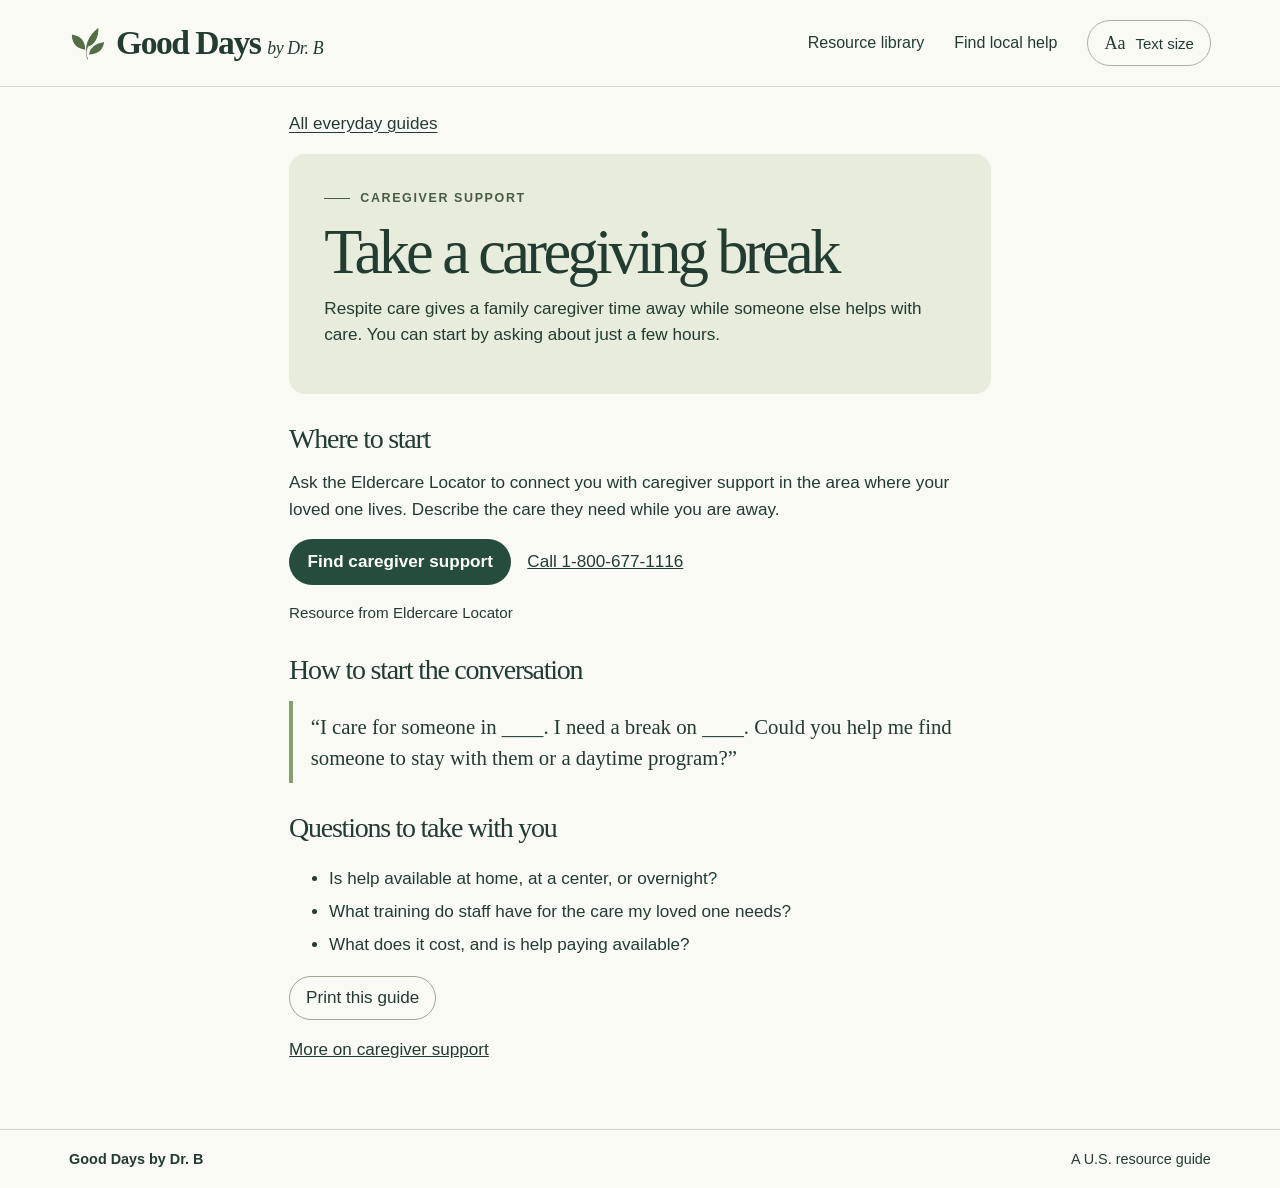
==== caregiver-break.html @ b6215899 "Publish Good Days by Dr. B resource guide" ====
<!doctype html><html lang="en"><meta charset="utf-8"><meta name="viewport" content="width=device-width, initial-scale=1"><meta name="description" content="Respite care gives a family caregiver time away while someone else helps with care. You can start by asking about just a few hours."><title>Take a caregiving break — Good Days by Dr. B</title>
<style>
*{box-sizing:border-box}html{scroll-behavior:smooth}body{margin:0;color:#223c31;background:#fafaf4;font:1.07rem/1.55 "Helvetica Neue",Arial,sans-serif}a{color:inherit}a:focus-visible,button:focus-visible{outline:3px solid #a85824;outline-offset:4px}header,main,footer{max-width:1510px;margin:auto;padding-inline:5.4%}header{display:flex;align-items:center;justify-content:space-between;min-height:87px;border-bottom:1px solid #d6d9cc;gap:15px}.brand{display:flex;align-items:center;gap:9px;font:bold 2.1rem Georgia,serif;letter-spacing:-1.5px;text-decoration:none}.brand svg{height:38px;width:38px}nav{display:flex;align-items:center;gap:30px}nav a{text-decoration:none;font-size:1rem}nav a:hover,.topiclink:hover{text-decoration:underline}button{cursor:pointer;font:inherit;color:inherit}#size{border:1px solid #aab2a4;border-radius:99px;background:none;padding:8px 16px;font-size:.94rem}#size span{font-family:Georgia;margin-right:6px;font-size:1.13rem}.hero{position:relative;isolation:isolate;background:#e6ebdc;border:1px solid #cbd3be;border-radius:18px;overflow:hidden;margin-top:25px;padding:clamp(32px,4.5vw,70px);min-height:355px;display:flex;align-items:center}.hero canvas{position:absolute;right:0;bottom:0;height:100%;width:45%;z-index:-1}.hero-copy{width:60%}.kicker{font-size:.78rem;font-weight:700;letter-spacing:.13em;text-transform:uppercase;color:#475c45;display:flex;align-items:center;gap:10px}.kicker:before{content:"";height:1px;width:26px;background:currentColor}h1,h2,h3{font-family:Georgia,"Times New Roman",serif;font-weight:400}h1{font-size:clamp(3.4rem,5.9vw,6rem);letter-spacing:-.058em;line-height:.99;margin:19px 0 21px}h1 em{color:#536f48;font-weight:400}.hero p{max-width:460px;margin:0;line-height:1.55;font-size:1.13rem}.sectionhead{display:flex;justify-content:space-between;align-items:end;gap:12px;margin:36px 0 19px}h2{font-size:clamp(2rem,3vw,3rem);letter-spacing:-.045em;margin:0}.sectionhead small{font-size:.9rem;color:#566359}.cards{display:grid;grid-template-columns:repeat(4,1fr);gap:16px}.card{border:1px solid #c9cabb;border-radius:13px;padding:23px 23px 20px;background:var(--bg);text-decoration:none;display:flex;flex-direction:column;transition:transform .18s,box-shadow .18s}.card:hover{transform:translateY(-3px);box-shadow:0 6px 15px #263e2a16}.art{height:80px;width:96px;margin-bottom:10px;align-self:flex-start}.card h3{margin:0 0 8px;font-size:clamp(1.45rem,2vw,2.05rem);line-height:1.14;letter-spacing:-.045em}.card p{margin:0 0 19px;font-size:1rem;color:#394b40}.topiclink{margin-top:auto;text-decoration:underline;text-underline-offset:4px;font-size:.93rem;font-weight:600}.local{display:flex;align-items:center;justify-content:space-between;background:#233f34;color:#fffdf2;border-radius:14px;padding:28px 34px;margin:34px 0;gap:20px}.local h2{font-size:2rem}.local p{margin:4px 0 0}.pill{display:inline-block;text-decoration:none;border-radius:30px;padding:10px 19px;background:#fffdf3;color:#253f32;white-space:nowrap}footer{border-top:1px solid #cdd2c6;padding-block:18px;font-size:.9rem;display:flex;justify-content:space-between}.skip{position:absolute;left:-999px}.skip:focus{left:10px;background:white;z-index:5}dialog{color:#243e31;border:1px solid #bac2b4;background:#fafaf4;border-radius:18px;width:min(610px,94%);max-height:88dvh;padding:30px}dialog::backdrop{background:#13271dc4}dialog h2{font-size:2.25rem;margin-top:15px}dialog .close{float:right;border:1px solid #c3cabc;border-radius:40px;background:transparent;padding:6px 16px}.entry{border-top:1px solid #ccd3c5;padding:17px 0}.entry a{font-weight:650;text-underline-offset:4px}.entry p{margin:4px 0}.entry small{color:#566359}.big{font-size:119%}
@media(max-width:900px){.cards{grid-template-columns:1fr 1fr}.hero-copy{width:66%}.hero canvas{width:38%}.card h3{font-size:1.7rem}}@media(max-width:650px){header,main,footer{padding-inline:5%}header{min-height:72px}.brand{font-size:1.75rem}nav{gap:12px}nav>a{display:none}.hero{padding:26px 22px 150px;min-height:0}.hero-copy{width:100%}.hero canvas{width:60%;height:155px}.hero p{font-size:1rem}h1{font-size:3.2rem}.cards{gap:10px}.card{padding:16px}.art{width:76px;height:63px}.sectionhead{align-items:center}.local{align-items:flex-start;flex-direction:column;padding:24px}footer{gap:12px;flex-wrap:wrap}}@media(max-width:410px){.cards{grid-template-columns:1fr}.card{display:grid;grid-template-columns:65px 1fr;column-gap:16px}.art{grid-row:span 3;width:65px}.card p{margin-bottom:8px}.sectionhead small{display:none}}@media(prefers-reduced-motion:reduce){*{scroll-behavior:auto!important;transition:none!important}}
.byline{font-size:.53em;letter-spacing:-.02em;font-weight:400;white-space:nowrap}@media(max-width:410px){.brand{gap:4px;font-size:1.5rem}.brand svg{width:29px}#size{padding:7px 10px}}.portrait{position:absolute;z-index:-1;bottom:0;right:7%;width:28%;height:95%;object-fit:contain;object-position:bottom}.hero canvas{opacity:.8}@media(max-width:650px){.portrait{right:10%;width:45%;height:155px}}
.hero-action,.primary{display:inline-block;background:#264c3c;color:white;padding:.62rem 1.15rem;border-radius:99px;font-weight:600;text-decoration:none}.hero-action{margin-top:1.15rem}.primary:hover,.hero-action:hover{text-decoration:underline}.paths{margin:2rem 0}.paths h2{margin-bottom:.8rem}.path-list{display:grid;grid-template-columns:repeat(3,minmax(0,1fr));gap:.7rem}.path-list a{display:flex;align-items:center;gap:.7rem;border:1px solid #b8c4b4;background:#f3f5eb;border-radius:.7rem;padding:.85rem 1rem;text-underline-offset:.22em;font-weight:600}.path-list a:hover{background:#e6ecd9}.story{max-width:840px;padding-block:1.5rem 3rem}.back{display:inline-block;margin-bottom:1rem;text-underline-offset:.2em}.sheethead{background:var(--tint);border-radius:1rem;padding:clamp(1.2rem,4vw,2.2rem)}.sheethead h1{font-size:clamp(2.35rem,5vw,3.9rem);margin:.7rem 0;line-height:1.05}.sheethead p,.next p{margin:.6rem 0}.story h2{font-size:1.75rem;margin:1.45rem 0 .5rem}.story blockquote{border-left:4px solid #879e70;padding:.6rem 1.1rem;margin:.6rem 0;font:1.3rem/1.5 Georgia,serif}.story li{margin-block:.4rem}.contacts{display:flex;align-items:center;flex-wrap:wrap;gap:1rem;margin:1rem 0}.print{border:1px solid #9da994;border-radius:99px;padding:.5rem 1rem;background:#fafaf4}.print-url,.notes{display:none}.story .source{font-size:.95rem}.extra{margin-block:1rem}.entry .related{display:block;margin-top:8px}@media(max-width:850px){.path-list{grid-template-columns:repeat(2,minmax(0,1fr))}}@media(max-width:520px){.path-list{grid-template-columns:1fr}.story{padding-inline:5%}.hero-action{margin-bottom:8px}}@media print{html,html.big{font-size:11pt}body,.sheethead{background:white;color:black}.story{max-width:none;padding:0}.back,nav,footer,.print,.skip,.related-guide,.contacts .primary,.hero-action{display:none}.sheethead{padding:0}.sheethead h1{font-size:26pt}header{min-height:0;padding:0 0 8pt}.brand{font-size:17pt}.story h2{font-size:16pt}.print-url,.notes{display:block;overflow-wrap:anywhere}.notes p{border-bottom:1px solid #888;height:1.4em}.extra a::after{content:" (" attr(href) ")";overflow-wrap:anywhere}.contacts{margin:.4rem 0}@page{margin:16mm}}</style>
<a class="skip" href="#main">Skip to guide</a><header><a href="index.html" class="brand" aria-label="Good Days by Dr. B home"><svg viewBox="0 0 40 40" aria-hidden="true"><g fill="#536e47"><path d="M19 37Q14 17 31 4Q31 20 20 24Q17 30 20 37"/><path d="M17 27Q3 25 3 11Q17 13 17 27M21 32Q23 21 37 19Q35 32 21 32"/></g></svg><span>Good Days <i class=byline>by Dr. B</i></span></a><nav aria-label="Main navigation"><a href="index.html#topics">Resource library</a><a href="index.html#local">Find local help</a><button id="size" aria-pressed="false"><span>Aa</span> Text size</button></nav></header>

 <main id="main" class="story"><a class="back" href="index.html#start">All everyday guides</a>
 <section class="sheethead" style="--tint:#e7ecdc"><div class="kicker">Caregiver support</div><h1>Take a caregiving break</h1><p>Respite care gives a family caregiver time away while someone else helps with care. You can start by asking about just a few hours.</p></section>
 <section class="next"><h2>Where to start</h2><p>Ask the Eldercare Locator to connect you with caregiver support in the area where your loved one lives. Describe the care they need while you are away.</p><div class="contacts"><a class="primary" href="https://eldercare.acl.gov/home">Find caregiver support</a><a href="tel:+18006771116">Call 1-800-677-1116</a></div><div class="source">Resource from Eldercare Locator</div><span class="print-url">https://eldercare.acl.gov/home</span></section>
 <section><h2>How to start the conversation</h2><blockquote>“I care for someone in ____. I need a break on ____. Could you help me find someone to stay with them or a daytime program?”</blockquote><h2>Questions to take with you</h2><ul><li>Is help available at home, at a center, or overnight?</li><li>What training do staff have for the care my loved one needs?</li><li>What does it cost, and is help paying available?</li></ul></section>
 <button class="print" onclick="window.print()">Print this guide</button><div class="notes"><h2>My contact and next step</h2><p></p><p></p></div><p class="related-guide"><a href="index.html#care">More on caregiver support</a></p></main>
 <footer><b>Good Days by Dr. B</b><span>A U.S. resource guide</span></footer><script src="text-size.js"></script></html>
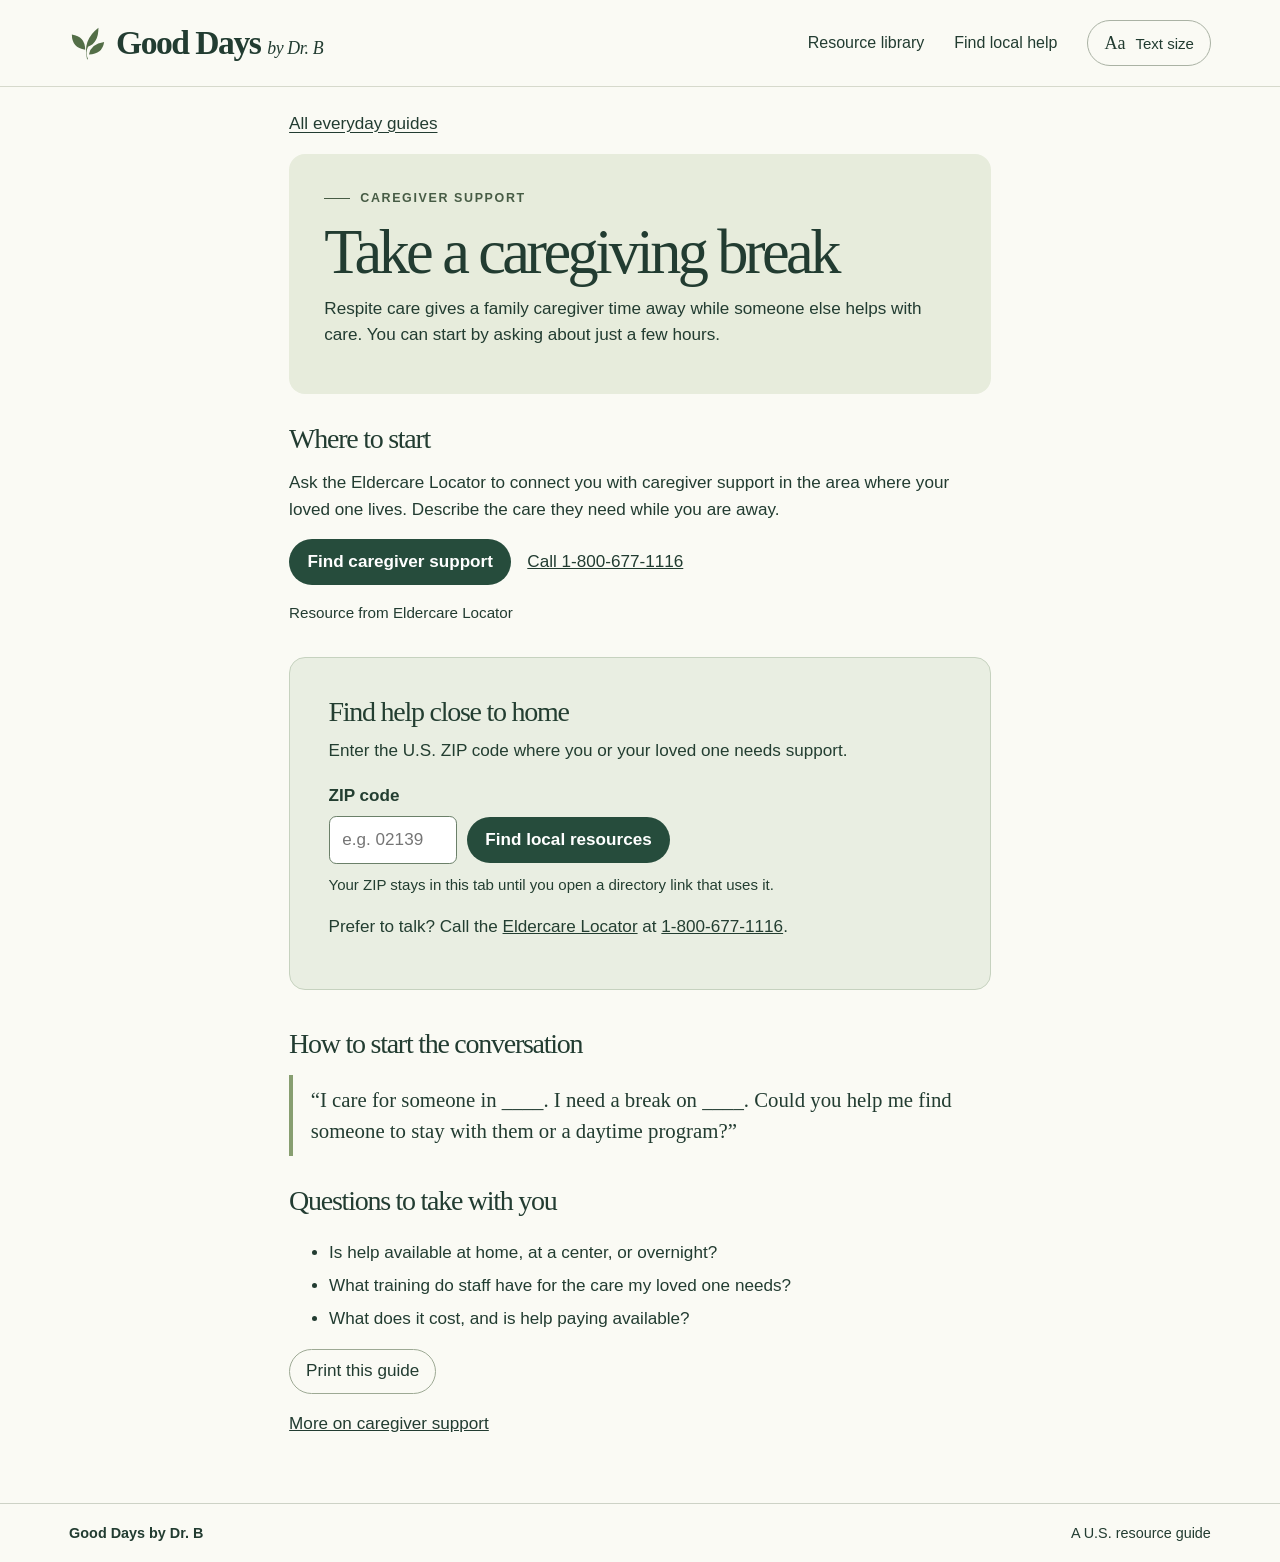
==== commit 1a12e436: "Add ZIP-based local meal and community resource searches" ====
--- a/caregiver-break.html
+++ b/caregiver-break.html
@@ -3,12 +3,12 @@
 *{box-sizing:border-box}html{scroll-behavior:smooth}body{margin:0;color:#223c31;background:#fafaf4;font:1.07rem/1.55 "Helvetica Neue",Arial,sans-serif}a{color:inherit}a:focus-visible,button:focus-visible{outline:3px solid #a85824;outline-offset:4px}header,main,footer{max-width:1510px;margin:auto;padding-inline:5.4%}header{display:flex;align-items:center;justify-content:space-between;min-height:87px;border-bottom:1px solid #d6d9cc;gap:15px}.brand{display:flex;align-items:center;gap:9px;font:bold 2.1rem Georgia,serif;letter-spacing:-1.5px;text-decoration:none}.brand svg{height:38px;width:38px}nav{display:flex;align-items:center;gap:30px}nav a{text-decoration:none;font-size:1rem}nav a:hover,.topiclink:hover{text-decoration:underline}button{cursor:pointer;font:inherit;color:inherit}#size{border:1px solid #aab2a4;border-radius:99px;background:none;padding:8px 16px;font-size:.94rem}#size span{font-family:Georgia;margin-right:6px;font-size:1.13rem}.hero{position:relative;isolation:isolate;background:#e6ebdc;border:1px solid #cbd3be;border-radius:18px;overflow:hidden;margin-top:25px;padding:clamp(32px,4.5vw,70px);min-height:355px;display:flex;align-items:center}.hero canvas{position:absolute;right:0;bottom:0;height:100%;width:45%;z-index:-1}.hero-copy{width:60%}.kicker{font-size:.78rem;font-weight:700;letter-spacing:.13em;text-transform:uppercase;color:#475c45;display:flex;align-items:center;gap:10px}.kicker:before{content:"";height:1px;width:26px;background:currentColor}h1,h2,h3{font-family:Georgia,"Times New Roman",serif;font-weight:400}h1{font-size:clamp(3.4rem,5.9vw,6rem);letter-spacing:-.058em;line-height:.99;margin:19px 0 21px}h1 em{color:#536f48;font-weight:400}.hero p{max-width:460px;margin:0;line-height:1.55;font-size:1.13rem}.sectionhead{display:flex;justify-content:space-between;align-items:end;gap:12px;margin:36px 0 19px}h2{font-size:clamp(2rem,3vw,3rem);letter-spacing:-.045em;margin:0}.sectionhead small{font-size:.9rem;color:#566359}.cards{display:grid;grid-template-columns:repeat(4,1fr);gap:16px}.card{border:1px solid #c9cabb;border-radius:13px;padding:23px 23px 20px;background:var(--bg);text-decoration:none;display:flex;flex-direction:column;transition:transform .18s,box-shadow .18s}.card:hover{transform:translateY(-3px);box-shadow:0 6px 15px #263e2a16}.art{height:80px;width:96px;margin-bottom:10px;align-self:flex-start}.card h3{margin:0 0 8px;font-size:clamp(1.45rem,2vw,2.05rem);line-height:1.14;letter-spacing:-.045em}.card p{margin:0 0 19px;font-size:1rem;color:#394b40}.topiclink{margin-top:auto;text-decoration:underline;text-underline-offset:4px;font-size:.93rem;font-weight:600}.local{display:flex;align-items:center;justify-content:space-between;background:#233f34;color:#fffdf2;border-radius:14px;padding:28px 34px;margin:34px 0;gap:20px}.local h2{font-size:2rem}.local p{margin:4px 0 0}.pill{display:inline-block;text-decoration:none;border-radius:30px;padding:10px 19px;background:#fffdf3;color:#253f32;white-space:nowrap}footer{border-top:1px solid #cdd2c6;padding-block:18px;font-size:.9rem;display:flex;justify-content:space-between}.skip{position:absolute;left:-999px}.skip:focus{left:10px;background:white;z-index:5}dialog{color:#243e31;border:1px solid #bac2b4;background:#fafaf4;border-radius:18px;width:min(610px,94%);max-height:88dvh;padding:30px}dialog::backdrop{background:#13271dc4}dialog h2{font-size:2.25rem;margin-top:15px}dialog .close{float:right;border:1px solid #c3cabc;border-radius:40px;background:transparent;padding:6px 16px}.entry{border-top:1px solid #ccd3c5;padding:17px 0}.entry a{font-weight:650;text-underline-offset:4px}.entry p{margin:4px 0}.entry small{color:#566359}.big{font-size:119%}
 @media(max-width:900px){.cards{grid-template-columns:1fr 1fr}.hero-copy{width:66%}.hero canvas{width:38%}.card h3{font-size:1.7rem}}@media(max-width:650px){header,main,footer{padding-inline:5%}header{min-height:72px}.brand{font-size:1.75rem}nav{gap:12px}nav>a{display:none}.hero{padding:26px 22px 150px;min-height:0}.hero-copy{width:100%}.hero canvas{width:60%;height:155px}.hero p{font-size:1rem}h1{font-size:3.2rem}.cards{gap:10px}.card{padding:16px}.art{width:76px;height:63px}.sectionhead{align-items:center}.local{align-items:flex-start;flex-direction:column;padding:24px}footer{gap:12px;flex-wrap:wrap}}@media(max-width:410px){.cards{grid-template-columns:1fr}.card{display:grid;grid-template-columns:65px 1fr;column-gap:16px}.art{grid-row:span 3;width:65px}.card p{margin-bottom:8px}.sectionhead small{display:none}}@media(prefers-reduced-motion:reduce){*{scroll-behavior:auto!important;transition:none!important}}
 .byline{font-size:.53em;letter-spacing:-.02em;font-weight:400;white-space:nowrap}@media(max-width:410px){.brand{gap:4px;font-size:1.5rem}.brand svg{width:29px}#size{padding:7px 10px}}.portrait{position:absolute;z-index:-1;bottom:0;right:7%;width:28%;height:95%;object-fit:contain;object-position:bottom}.hero canvas{opacity:.8}@media(max-width:650px){.portrait{right:10%;width:45%;height:155px}}
-.hero-action,.primary{display:inline-block;background:#264c3c;color:white;padding:.62rem 1.15rem;border-radius:99px;font-weight:600;text-decoration:none}.hero-action{margin-top:1.15rem}.primary:hover,.hero-action:hover{text-decoration:underline}.paths{margin:2rem 0}.paths h2{margin-bottom:.8rem}.path-list{display:grid;grid-template-columns:repeat(3,minmax(0,1fr));gap:.7rem}.path-list a{display:flex;align-items:center;gap:.7rem;border:1px solid #b8c4b4;background:#f3f5eb;border-radius:.7rem;padding:.85rem 1rem;text-underline-offset:.22em;font-weight:600}.path-list a:hover{background:#e6ecd9}.story{max-width:840px;padding-block:1.5rem 3rem}.back{display:inline-block;margin-bottom:1rem;text-underline-offset:.2em}.sheethead{background:var(--tint);border-radius:1rem;padding:clamp(1.2rem,4vw,2.2rem)}.sheethead h1{font-size:clamp(2.35rem,5vw,3.9rem);margin:.7rem 0;line-height:1.05}.sheethead p,.next p{margin:.6rem 0}.story h2{font-size:1.75rem;margin:1.45rem 0 .5rem}.story blockquote{border-left:4px solid #879e70;padding:.6rem 1.1rem;margin:.6rem 0;font:1.3rem/1.5 Georgia,serif}.story li{margin-block:.4rem}.contacts{display:flex;align-items:center;flex-wrap:wrap;gap:1rem;margin:1rem 0}.print{border:1px solid #9da994;border-radius:99px;padding:.5rem 1rem;background:#fafaf4}.print-url,.notes{display:none}.story .source{font-size:.95rem}.extra{margin-block:1rem}.entry .related{display:block;margin-top:8px}@media(max-width:850px){.path-list{grid-template-columns:repeat(2,minmax(0,1fr))}}@media(max-width:520px){.path-list{grid-template-columns:1fr}.story{padding-inline:5%}.hero-action{margin-bottom:8px}}@media print{html,html.big{font-size:11pt}body,.sheethead{background:white;color:black}.story{max-width:none;padding:0}.back,nav,footer,.print,.skip,.related-guide,.contacts .primary,.hero-action{display:none}.sheethead{padding:0}.sheethead h1{font-size:26pt}header{min-height:0;padding:0 0 8pt}.brand{font-size:17pt}.story h2{font-size:16pt}.print-url,.notes{display:block;overflow-wrap:anywhere}.notes p{border-bottom:1px solid #888;height:1.4em}.extra a::after{content:" (" attr(href) ")";overflow-wrap:anywhere}.contacts{margin:.4rem 0}@page{margin:16mm}}</style>
-<a class="skip" href="#main">Skip to guide</a><header><a href="index.html" class="brand" aria-label="Good Days by Dr. B home"><svg viewBox="0 0 40 40" aria-hidden="true"><g fill="#536e47"><path d="M19 37Q14 17 31 4Q31 20 20 24Q17 30 20 37"/><path d="M17 27Q3 25 3 11Q17 13 17 27M21 32Q23 21 37 19Q35 32 21 32"/></g></svg><span>Good Days <i class=byline>by Dr. B</i></span></a><nav aria-label="Main navigation"><a href="index.html#topics">Resource library</a><a href="index.html#local">Find local help</a><button id="size" aria-pressed="false"><span>Aa</span> Text size</button></nav></header>
+.hero-action,.primary{display:inline-block;background:#264c3c;color:white;padding:.62rem 1.15rem;border-radius:99px;font-weight:600;text-decoration:none}.hero-action{margin-top:1.15rem}.primary:hover,.hero-action:hover{text-decoration:underline}.paths{margin:2rem 0}.paths h2{margin-bottom:.8rem}.path-list{display:grid;grid-template-columns:repeat(3,minmax(0,1fr));gap:.7rem}.path-list a{display:flex;align-items:center;gap:.7rem;border:1px solid #b8c4b4;background:#f3f5eb;border-radius:.7rem;padding:.85rem 1rem;text-underline-offset:.22em;font-weight:600}.path-list a:hover{background:#e6ecd9}.story{max-width:840px;padding-block:1.5rem 3rem}.back{display:inline-block;margin-bottom:1rem;text-underline-offset:.2em}.sheethead{background:var(--tint);border-radius:1rem;padding:clamp(1.2rem,4vw,2.2rem)}.sheethead h1{font-size:clamp(2.35rem,5vw,3.9rem);margin:.7rem 0;line-height:1.05}.sheethead p,.next p{margin:.6rem 0}.story h2{font-size:1.75rem;margin:1.45rem 0 .5rem}.story blockquote{border-left:4px solid #879e70;padding:.6rem 1.1rem;margin:.6rem 0;font:1.3rem/1.5 Georgia,serif}.story li{margin-block:.4rem}.contacts{display:flex;align-items:center;flex-wrap:wrap;gap:1rem;margin:1rem 0}.print{border:1px solid #9da994;border-radius:99px;padding:.5rem 1rem;background:#fafaf4}.print-url,.notes{display:none}.story .source{font-size:.95rem}.extra{margin-block:1rem}.entry .related{display:block;margin-top:8px}@media(max-width:850px){.path-list{grid-template-columns:repeat(2,minmax(0,1fr))}}@media(max-width:520px){.path-list{grid-template-columns:1fr}.story{padding-inline:5%}.hero-action{margin-bottom:8px}}@media print{html,html.big{font-size:11pt}body,.sheethead{background:white;color:black}.story{max-width:none;padding:0}.back,nav,footer,.print,.skip,.related-guide,.contacts .primary,.hero-action{display:none}.sheethead{padding:0}.sheethead h1{font-size:26pt}header{min-height:0;padding:0 0 8pt}.brand{font-size:17pt}.story h2{font-size:16pt}.print-url,.notes{display:block;overflow-wrap:anywhere}.notes p{border-bottom:1px solid #888;height:1.4em}.extra a::after{content:" (" attr(href) ")";overflow-wrap:anywhere}.contacts{margin:.4rem 0}@page{margin:16mm}}</style><link rel="stylesheet" href="local-help.css">
+<a class="skip" href="#main">Skip to guide</a><header><a href="index.html" class="brand" aria-label="Good Days by Dr. B home"><svg viewBox="0 0 40 40" aria-hidden="true"><g fill="#536e47"><path d="M19 37Q14 17 31 4Q31 20 20 24Q17 30 20 37"/><path d="M17 27Q3 25 3 11Q17 13 17 27M21 32Q23 21 37 19Q35 32 21 32"/></g></svg><span>Good Days <i class=byline>by Dr. B</i></span></a><nav aria-label="Main navigation"><a href="index.html#topics">Resource library</a><a href="#local">Find local help</a><button id="size" aria-pressed="false"><span>Aa</span> Text size</button></nav></header>
 
  <main id="main" class="story"><a class="back" href="index.html#start">All everyday guides</a>
  <section class="sheethead" style="--tint:#e7ecdc"><div class="kicker">Caregiver support</div><h1>Take a caregiving break</h1><p>Respite care gives a family caregiver time away while someone else helps with care. You can start by asking about just a few hours.</p></section>
  <section class="next"><h2>Where to start</h2><p>Ask the Eldercare Locator to connect you with caregiver support in the area where your loved one lives. Describe the care they need while you are away.</p><div class="contacts"><a class="primary" href="https://eldercare.acl.gov/home">Find caregiver support</a><a href="tel:+18006771116">Call 1-800-677-1116</a></div><div class="source">Resource from Eldercare Locator</div><span class="print-url">https://eldercare.acl.gov/home</span></section>
- <section><h2>How to start the conversation</h2><blockquote>“I care for someone in ____. I need a break on ____. Could you help me find someone to stay with them or a daytime program?”</blockquote><h2>Questions to take with you</h2><ul><li>Is help available at home, at a center, or overnight?</li><li>What training do staff have for the care my loved one needs?</li><li>What does it cost, and is help paying available?</li></ul></section>
+ <section id="local" class="zip-finder" data-local-finder aria-labelledby="local-title"><h2 id="local-title">Find help close to home</h2><p>Enter the U.S. ZIP code where you or your loved one needs support.</p><form novalidate><label for="local-zip">ZIP code</label><div class="zip-controls"><input id="local-zip" name="zip" type="text" inputmode="numeric" autocomplete="postal-code" placeholder="e.g. 02139" aria-describedby="zip-note zip-error"><button class="primary" type="submit">Find local resources</button><button type="button" class="zip-clear" hidden>Clear ZIP</button></div><p id="zip-error" class="zip-error" role="alert" hidden>Enter a five-digit U.S. ZIP code, including any leading zero.</p></form><p class="zip-note" id="zip-note">Your ZIP stays in this tab until you open a directory link that uses it.</p><p class="zip-status" role="status" aria-live="polite"></p><div class="zip-results" hidden><a data-community href="https://www.findhelp.org/"><strong>Find rides and help at home</strong><span>Browse Findhelp’s local listings under Transit or Care.</span></a><a data-meals href="https://www.mealsonwheelsamerica.org/find-meals-and-services/"><strong>Find meal delivery</strong><span>Look up providers with Meals on Wheels America.</span></a></div><p class="phone">Prefer to talk? Call the <a href="https://eldercare.acl.gov/home">Eldercare Locator</a> at <a href="tel:+18006771116">1-800-677-1116</a>.</p></section><section><h2>How to start the conversation</h2><blockquote>“I care for someone in ____. I need a break on ____. Could you help me find someone to stay with them or a daytime program?”</blockquote><h2>Questions to take with you</h2><ul><li>Is help available at home, at a center, or overnight?</li><li>What training do staff have for the care my loved one needs?</li><li>What does it cost, and is help paying available?</li></ul></section>
  <button class="print" onclick="window.print()">Print this guide</button><div class="notes"><h2>My contact and next step</h2><p></p><p></p></div><p class="related-guide"><a href="index.html#care">More on caregiver support</a></p></main>
- <footer><b>Good Days by Dr. B</b><span>A U.S. resource guide</span></footer><script src="text-size.js"></script></html>+ <footer><b>Good Days by Dr. B</b><span>A U.S. resource guide</span></footer><script src="text-size.js"></script><script src="local-help.js"></script></html>
--- a/local-help.css
+++ b/local-help.css
@@ -0,0 +1 @@
+.zip-finder{background:#e9eee2;color:#233e31;border:1px solid #c6d2bf;border-radius:1rem;padding:clamp(1.2rem,3vw,2.5rem);margin:2rem 0}.zip-finder h2{margin:0;line-height:1.15}.zip-finder p{margin:.6rem 0}.zip-finder form{margin:1.15rem 0 .4rem}.zip-finder label{display:block;font-weight:650}.zip-controls{display:flex;flex-wrap:wrap;align-items:center;gap:.65rem;margin-top:.4rem}.zip-controls input{font:inherit;color:inherit;padding:.6rem .8rem;border:1px solid #6b8069;border-radius:.45rem;background:white;width:8rem}.zip-controls input:focus-visible{outline:3px solid #a85824;outline-offset:3px}.zip-controls button{min-height:44px}.zip-controls .primary{border:0}.zip-clear{background:none;border:none;text-decoration:underline;text-underline-offset:3px}.zip-error{color:#862d24;font-weight:600}.zip-finder .zip-note{font-size:.94rem}.zip-status{font-weight:650}.zip-results{display:grid;grid-template-columns:repeat(auto-fit,minmax(min(100%,235px),1fr));gap:.75rem;margin-block:.8rem}.zip-results[hidden],.zip-finder [hidden]{display:none}.zip-results a{display:block;color:inherit;background:#fffdf6;border:1px solid #b8c6b2;border-radius:.65rem;padding:.85rem 1rem;text-decoration:none}.zip-results strong{text-decoration:underline;text-underline-offset:3px}.zip-results span{display:block;font-size:1rem;margin-top:.2rem}.local-jump{display:inline-block;margin:.8rem 0 0 1rem;text-underline-offset:3px}.zip-finder .phone{margin-top:1.1rem}@media(max-width:420px){.local-jump{margin-left:0;display:block}}@media print{.zip-finder form,.zip-note,.zip-clear,.local-jump{display:none}.zip-finder{background:white;padding:0;border:0}.zip-results a::after{content:attr(href);display:block;overflow-wrap:anywhere;font-size:10pt}}
